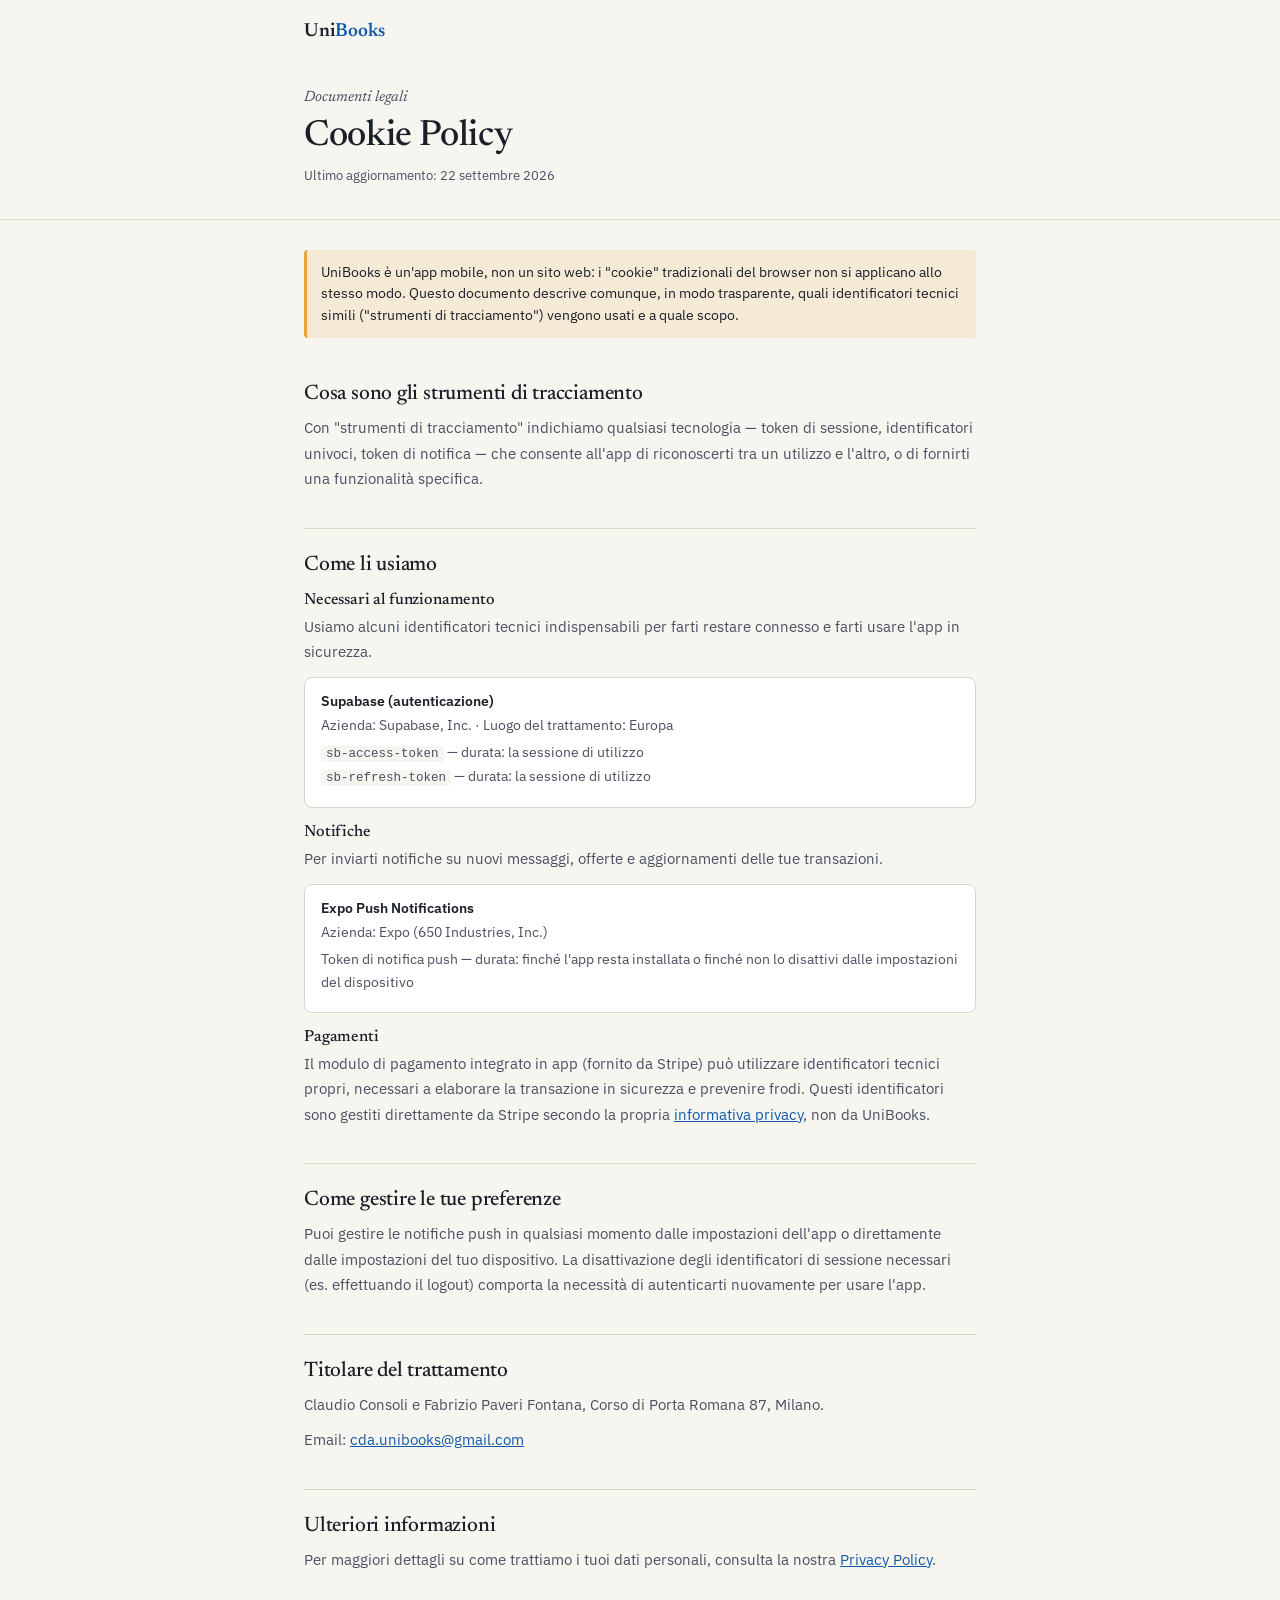
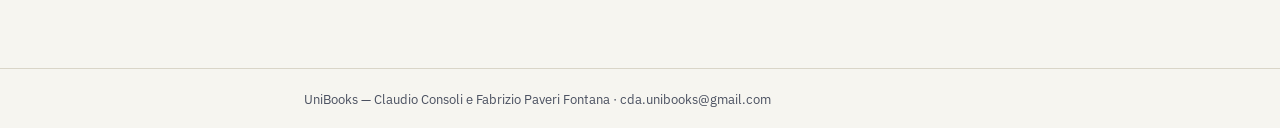
==== cookie-policy.html @ e33d6682 "Add files via upload Legal" ====
<!DOCTYPE html>
<html lang="it">
<head>
<meta charset="UTF-8">
<meta name="viewport" content="width=device-width, initial-scale=1, viewport-fit=cover">
<title>UniBooks — Cookie Policy</title>
<link rel="preconnect" href="https://fonts.googleapis.com">
<link rel="preconnect" href="https://fonts.gstatic.com" crossorigin>
<link href="https://fonts.googleapis.com/css2?family=Newsreader:ital,opsz,wght@0,6..72,400;0,6..72,500;0,6..72,600;1,6..72,400&family=IBM+Plex+Sans:wght@400;500;600&display=swap" rel="stylesheet">
<style>
  :root {
    --ink: #1B1F27; --ink-soft: #4A5060; --paper: #F6F5F0; --paper-raised: #FFFFFF;
    --line: #D9D5C8; --brand: #1259A9; --amber: #E8A33D;
  }
  @media (prefers-color-scheme: dark) {
    :root:not([data-theme="light"]) { --ink:#ECEAE3; --ink-soft:#B7BAC4; --paper:#14161B; --paper-raised:#1B1E25; --line:#33363F; --brand:#5B9CDB; }
  }
  :root[data-theme="dark"] { --ink:#ECEAE3; --ink-soft:#B7BAC4; --paper:#14161B; --paper-raised:#1B1E25; --line:#33363F; --brand:#5B9CDB; }
  * { box-sizing: border-box; }
  html { scroll-padding-top: env(safe-area-inset-top, 0px); }
  body {
    margin: 0; background: var(--paper); color: var(--ink);
    font-family: "IBM Plex Sans", -apple-system, BlinkMacSystemFont, "Segoe UI", sans-serif;
    padding-top: env(safe-area-inset-top, 0px); padding-bottom: env(safe-area-inset-bottom, 0px);
    -webkit-font-smoothing: antialiased;
  }
  h1, h2, h3, .serif { font-family: "Newsreader", Georgia, serif; font-weight: 500; letter-spacing: -0.01em; margin: 0; }
  a { color: var(--brand); }
  .wrap { max-width: 720px; margin: 0 auto; padding: 0 24px; }
  .topbar { display: flex; align-items: center; justify-content: space-between; padding: 22px 0 18px; }
  .wordmark { font-family: "Newsreader", serif; font-weight: 600; font-size: 19px; color: var(--ink); text-decoration: none; }
  .wordmark span { color: var(--brand); }
  header.hero { padding: 26px 0 22px; border-bottom: 1px solid var(--line); }
  .kicker { font-family: "Newsreader", serif; font-style: italic; font-size: 15px; color: var(--ink-soft); margin-bottom: 8px; }
  h1 { font-size: clamp(28px, 5vw, 36px); }
  .updated { font-size: 13px; color: var(--ink-soft); margin-top: 10px; }
  .notice {
    background: color-mix(in srgb, var(--amber) 14%, transparent);
    border-left: 3px solid var(--amber); padding: 12px 14px; border-radius: 4px; margin: 20px 0;
    font-size: 13.5px; line-height: 1.6; color: var(--ink);
  }
  main { padding: 10px 0 60px; }
  section { padding: 26px 0; border-top: 1px solid var(--line); }
  section:first-of-type { border-top: none; }
  h2 { font-size: 21px; margin-bottom: 10px; }
  h3 { font-size: 16px; margin: 16px 0 6px; color: var(--ink); }
  p, li { font-size: 15px; line-height: 1.7; color: var(--ink-soft); margin: 0 0 10px; }
  ul { margin: 0 0 10px; padding-left: 20px; }
  .service {
    background: var(--paper-raised); border: 1px solid var(--line); border-radius: 8px;
    padding: 14px 16px; margin: 12px 0;
  }
  .service h4 { font-family: "IBM Plex Sans"; font-size: 14px; font-weight: 600; color: var(--ink); margin: 0 0 4px; }
  .service p { font-size: 13.5px; margin: 0 0 4px; }
  .service code { font-size: 12.5px; background: var(--paper); padding: 1px 5px; border-radius: 3px; }
  footer { border-top: 1px solid var(--line); padding: 22px 0 calc(22px + env(safe-area-inset-bottom, 0px)); font-size: 13px; color: var(--ink-soft); }
  footer a { color: var(--ink-soft); text-decoration: none; }
  footer a:hover { color: var(--brand); }
</style>
</head>
<body>

<div class="wrap">
  <div class="topbar">
    <a class="wordmark" href="https://unibooks-org.github.io/UniBooks_Pages/unibooks-site.html">Uni<span>Books</span></a>
  </div>
</div>

<header class="hero">
  <div class="wrap">
    <p class="kicker">Documenti legali</p>
    <h1>Cookie Policy</h1>
    <p class="updated">Ultimo aggiornamento: 22 settembre 2026</p>
  </div>
</header>

<main>
  <div class="wrap">

    <div class="notice">
      UniBooks è un'app mobile, non un sito web: i "cookie" tradizionali del browser non si applicano allo stesso modo. Questo documento descrive comunque, in modo trasparente, quali identificatori tecnici simili ("strumenti di tracciamento") vengono usati e a quale scopo.
    </div>

    <section>
      <h2>Cosa sono gli strumenti di tracciamento</h2>
      <p>Con "strumenti di tracciamento" indichiamo qualsiasi tecnologia — token di sessione, identificatori univoci, token di notifica — che consente all'app di riconoscerti tra un utilizzo e l'altro, o di fornirti una funzionalità specifica.</p>
    </section>

    <section>
      <h2>Come li usiamo</h2>

      <h3>Necessari al funzionamento</h3>
      <p>Usiamo alcuni identificatori tecnici indispensabili per farti restare connesso e farti usare l'app in sicurezza.</p>
      <div class="service">
        <h4>Supabase (autenticazione)</h4>
        <p>Azienda: Supabase, Inc. · Luogo del trattamento: Europa</p>
        <p><code>sb-access-token</code> — durata: la sessione di utilizzo<br>
        <code>sb-refresh-token</code> — durata: la sessione di utilizzo</p>
      </div>

      <h3>Notifiche</h3>
      <p>Per inviarti notifiche su nuovi messaggi, offerte e aggiornamenti delle tue transazioni.</p>
      <div class="service">
        <h4>Expo Push Notifications</h4>
        <p>Azienda: Expo (650 Industries, Inc.)</p>
        <p>Token di notifica push — durata: finché l'app resta installata o finché non lo disattivi dalle impostazioni del dispositivo</p>
      </div>

      <h3>Pagamenti</h3>
      <p>Il modulo di pagamento integrato in app (fornito da Stripe) può utilizzare identificatori tecnici propri, necessari a elaborare la transazione in sicurezza e prevenire frodi. Questi identificatori sono gestiti direttamente da Stripe secondo la propria <a href="https://stripe.com/it/privacy" target="_blank" rel="noopener">informativa privacy</a>, non da UniBooks.</p>
    </section>

    <section>
      <h2>Come gestire le tue preferenze</h2>
      <p>Puoi gestire le notifiche push in qualsiasi momento dalle impostazioni dell'app o direttamente dalle impostazioni del tuo dispositivo. La disattivazione degli identificatori di sessione necessari (es. effettuando il logout) comporta la necessità di autenticarti nuovamente per usare l'app.</p>
    </section>

    <section>
      <h2>Titolare del trattamento</h2>
      <p>Claudio Consoli e Fabrizio Paveri Fontana, Corso di Porta Romana 87, Milano.</p>
      <p>Email: <a href="mailto:cda.unibooks@gmail.com">cda.unibooks@gmail.com</a></p>
    </section>

    <section>
      <h2>Ulteriori informazioni</h2>
      <p>Per maggiori dettagli su come trattiamo i tuoi dati personali, consulta la nostra <a href="https://unibooks-org.github.io/UniBooks_Pages/privacy-policy.html">Privacy Policy</a>.</p>
    </section>

  </div>
</main>

<footer>
  <div class="wrap">
    UniBooks — Claudio Consoli e Fabrizio Paveri Fontana · <a href="mailto:cda.unibooks@gmail.com">cda.unibooks@gmail.com</a>
  </div>
</footer>

</body>
</html>
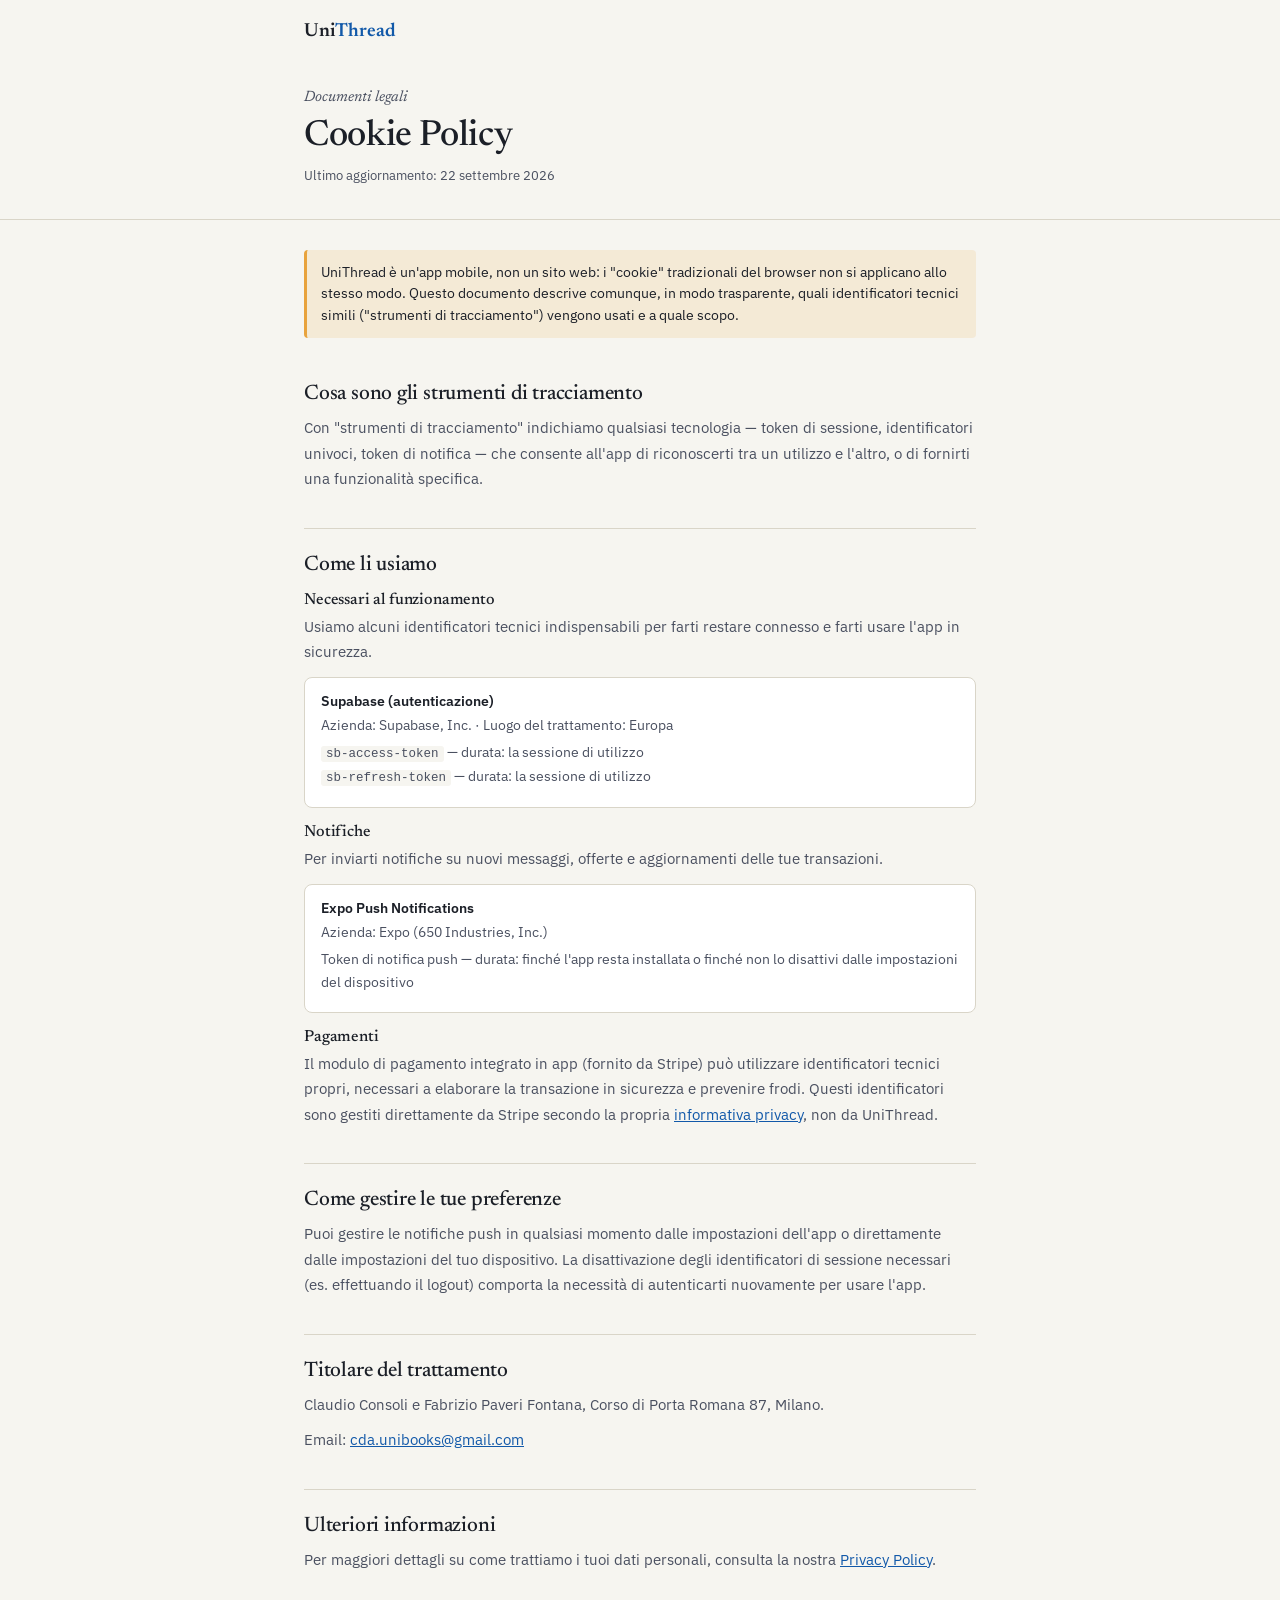
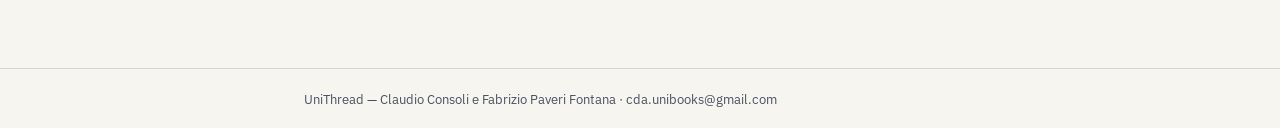
==== commit b26b33ef: "Completa rebranding UniBooks -> UniThread sul sito e collega le pagine legali - Homepage: wordmark c" ====
--- a/cookie-policy.html
+++ b/cookie-policy.html
@@ -3,7 +3,7 @@
 <head>
 <meta charset="UTF-8">
 <meta name="viewport" content="width=device-width, initial-scale=1, viewport-fit=cover">
-<title>UniBooks — Cookie Policy</title>
+<title>UniThread — Cookie Policy</title>
 <link rel="preconnect" href="https://fonts.googleapis.com">
 <link rel="preconnect" href="https://fonts.gstatic.com" crossorigin>
 <link href="https://fonts.googleapis.com/css2?family=Newsreader:ital,opsz,wght@0,6..72,400;0,6..72,500;0,6..72,600;1,6..72,400&family=IBM+Plex+Sans:wght@400;500;600&display=swap" rel="stylesheet">
@@ -62,7 +62,7 @@
 
 <div class="wrap">
   <div class="topbar">
-    <a class="wordmark" href="https://unibooks-org.github.io/UniBooks_Pages/unibooks-site.html">Uni<span>Books</span></a>
+    <a class="wordmark" href="https://unithread.it/">Uni<span>Thread</span></a>
   </div>
 </div>
 
@@ -78,7 +78,7 @@
   <div class="wrap">
 
     <div class="notice">
-      UniBooks è un'app mobile, non un sito web: i "cookie" tradizionali del browser non si applicano allo stesso modo. Questo documento descrive comunque, in modo trasparente, quali identificatori tecnici simili ("strumenti di tracciamento") vengono usati e a quale scopo.
+      UniThread è un'app mobile, non un sito web: i "cookie" tradizionali del browser non si applicano allo stesso modo. Questo documento descrive comunque, in modo trasparente, quali identificatori tecnici simili ("strumenti di tracciamento") vengono usati e a quale scopo.
     </div>
 
     <section>
@@ -107,7 +107,7 @@
       </div>
 
       <h3>Pagamenti</h3>
-      <p>Il modulo di pagamento integrato in app (fornito da Stripe) può utilizzare identificatori tecnici propri, necessari a elaborare la transazione in sicurezza e prevenire frodi. Questi identificatori sono gestiti direttamente da Stripe secondo la propria <a href="https://stripe.com/it/privacy" target="_blank" rel="noopener">informativa privacy</a>, non da UniBooks.</p>
+      <p>Il modulo di pagamento integrato in app (fornito da Stripe) può utilizzare identificatori tecnici propri, necessari a elaborare la transazione in sicurezza e prevenire frodi. Questi identificatori sono gestiti direttamente da Stripe secondo la propria <a href="https://stripe.com/it/privacy" target="_blank" rel="noopener">informativa privacy</a>, non da UniThread.</p>
     </section>
 
     <section>
@@ -123,7 +123,7 @@
 
     <section>
       <h2>Ulteriori informazioni</h2>
-      <p>Per maggiori dettagli su come trattiamo i tuoi dati personali, consulta la nostra <a href="https://unibooks-org.github.io/UniBooks_Pages/privacy-policy.html">Privacy Policy</a>.</p>
+      <p>Per maggiori dettagli su come trattiamo i tuoi dati personali, consulta la nostra <a href="https://unithread.it/privacy-policy.html">Privacy Policy</a>.</p>
     </section>
 
   </div>
@@ -131,7 +131,7 @@
 
 <footer>
   <div class="wrap">
-    UniBooks — Claudio Consoli e Fabrizio Paveri Fontana · <a href="mailto:cda.unibooks@gmail.com">cda.unibooks@gmail.com</a>
+    UniThread — Claudio Consoli e Fabrizio Paveri Fontana · <a href="mailto:cda.unibooks@gmail.com">cda.unibooks@gmail.com</a>
   </div>
 </footer>
 
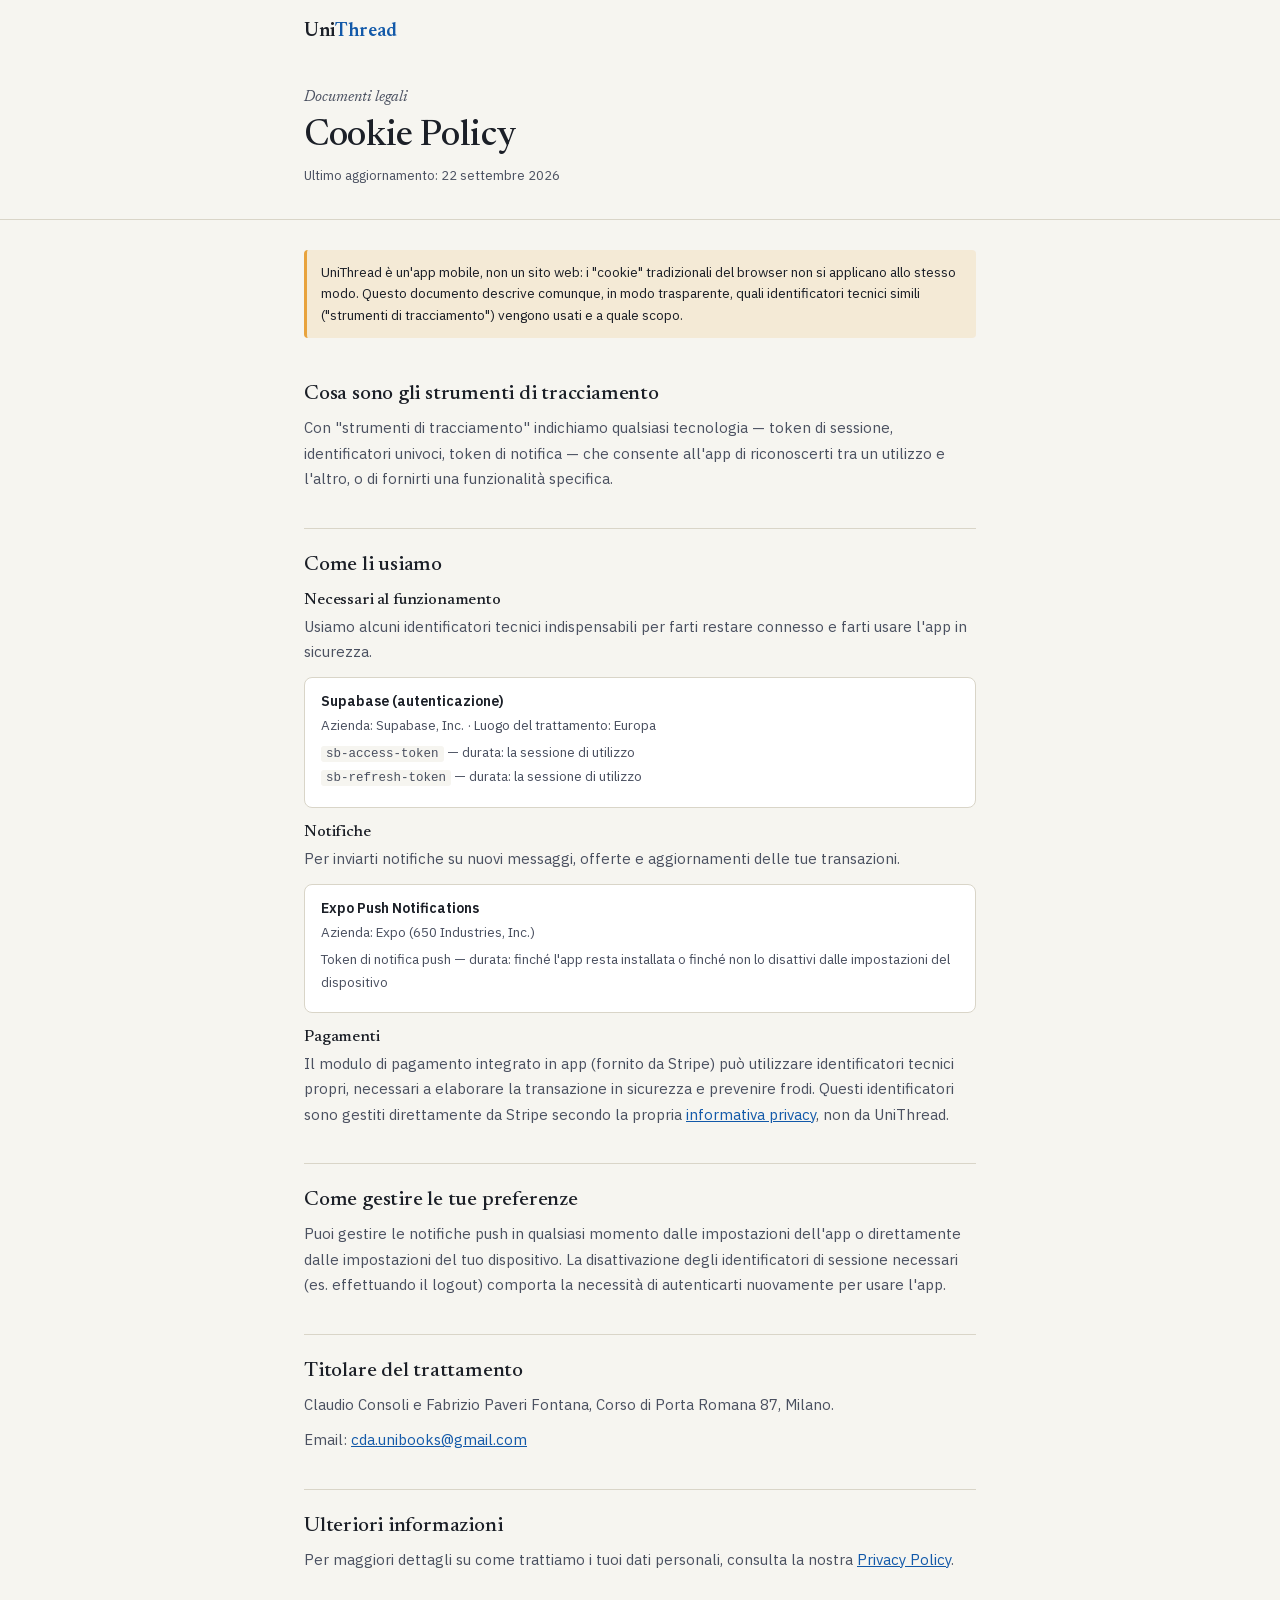
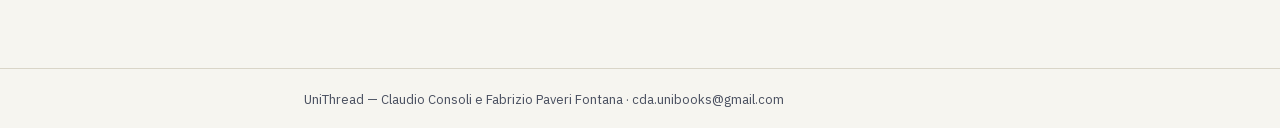
==== commit 8d6a9713: "Font del sito ospitati in locale invece che da Google Fonts Newsreader e IBM Plex Sans (solo latin e" ====
--- a/cookie-policy.html
+++ b/cookie-policy.html
@@ -4,9 +4,7 @@
 <meta charset="UTF-8">
 <meta name="viewport" content="width=device-width, initial-scale=1, viewport-fit=cover">
 <title>UniThread — Cookie Policy</title>
-<link rel="preconnect" href="https://fonts.googleapis.com">
-<link rel="preconnect" href="https://fonts.gstatic.com" crossorigin>
-<link href="https://fonts.googleapis.com/css2?family=Newsreader:ital,opsz,wght@0,6..72,400;0,6..72,500;0,6..72,600;1,6..72,400&family=IBM+Plex+Sans:wght@400;500;600&display=swap" rel="stylesheet">
+<link href="fonts/fonts.css" rel="stylesheet">
 <style>
   :root {
     --ink: #1B1F27; --ink-soft: #4A5060; --paper: #F6F5F0; --paper-raised: #FFFFFF;
--- a/fonts/fonts.css
+++ b/fonts/fonts.css
@@ -0,0 +1,152 @@
+/* Font ospitati in locale (prima da Google Fonts): nessun IP dei visitatori inviato a Google.
+   Newsreader e IBM Plex Sans, licenza SIL Open Font License 1.1. */
+/* latin-ext */
+@font-face {
+  font-family: 'IBM Plex Sans';
+  font-style: normal;
+  font-weight: 400;
+  font-stretch: 100%;
+  font-display: swap;
+  src: url(IBMPlexSans-normal-latin-ext.woff2) format('woff2');
+  unicode-range: U+0100-02BA, U+02BD-02C5, U+02C7-02CC, U+02CE-02D7, U+02DD-02FF, U+0304, U+0308, U+0329, U+1D00-1DBF, U+1E00-1E9F, U+1EF2-1EFF, U+2020, U+20A0-20AB, U+20AD-20C4, U+2113, U+2C60-2C7F, U+A720-A7FF;
+}
+/* latin */
+@font-face {
+  font-family: 'IBM Plex Sans';
+  font-style: normal;
+  font-weight: 400;
+  font-stretch: 100%;
+  font-display: swap;
+  src: url(IBMPlexSans-normal-latin.woff2) format('woff2');
+  unicode-range: U+0000-00FF, U+0131, U+0152-0153, U+02BB-02BC, U+02C6, U+02DA, U+02DC, U+0304, U+0308, U+0329, U+2000-206F, U+20AC, U+2122, U+2191, U+2193, U+2212, U+2215, U+FEFF, U+FFFD;
+}
+/* latin-ext */
+@font-face {
+  font-family: 'IBM Plex Sans';
+  font-style: normal;
+  font-weight: 500;
+  font-stretch: 100%;
+  font-display: swap;
+  src: url(IBMPlexSans-normal-latin-ext.woff2) format('woff2');
+  unicode-range: U+0100-02BA, U+02BD-02C5, U+02C7-02CC, U+02CE-02D7, U+02DD-02FF, U+0304, U+0308, U+0329, U+1D00-1DBF, U+1E00-1E9F, U+1EF2-1EFF, U+2020, U+20A0-20AB, U+20AD-20C4, U+2113, U+2C60-2C7F, U+A720-A7FF;
+}
+/* latin */
+@font-face {
+  font-family: 'IBM Plex Sans';
+  font-style: normal;
+  font-weight: 500;
+  font-stretch: 100%;
+  font-display: swap;
+  src: url(IBMPlexSans-normal-latin.woff2) format('woff2');
+  unicode-range: U+0000-00FF, U+0131, U+0152-0153, U+02BB-02BC, U+02C6, U+02DA, U+02DC, U+0304, U+0308, U+0329, U+2000-206F, U+20AC, U+2122, U+2191, U+2193, U+2212, U+2215, U+FEFF, U+FFFD;
+}
+/* latin-ext */
+@font-face {
+  font-family: 'IBM Plex Sans';
+  font-style: normal;
+  font-weight: 600;
+  font-stretch: 100%;
+  font-display: swap;
+  src: url(IBMPlexSans-normal-latin-ext.woff2) format('woff2');
+  unicode-range: U+0100-02BA, U+02BD-02C5, U+02C7-02CC, U+02CE-02D7, U+02DD-02FF, U+0304, U+0308, U+0329, U+1D00-1DBF, U+1E00-1E9F, U+1EF2-1EFF, U+2020, U+20A0-20AB, U+20AD-20C4, U+2113, U+2C60-2C7F, U+A720-A7FF;
+}
+/* latin */
+@font-face {
+  font-family: 'IBM Plex Sans';
+  font-style: normal;
+  font-weight: 600;
+  font-stretch: 100%;
+  font-display: swap;
+  src: url(IBMPlexSans-normal-latin.woff2) format('woff2');
+  unicode-range: U+0000-00FF, U+0131, U+0152-0153, U+02BB-02BC, U+02C6, U+02DA, U+02DC, U+0304, U+0308, U+0329, U+2000-206F, U+20AC, U+2122, U+2191, U+2193, U+2212, U+2215, U+FEFF, U+FFFD;
+}
+/* latin-ext */
+@font-face {
+  font-family: 'Newsreader';
+  font-style: italic;
+  font-weight: 400;
+  font-display: swap;
+  src: url(Newsreader-italic-latin-ext.woff2) format('woff2');
+  unicode-range: U+0100-02BA, U+02BD-02C5, U+02C7-02CC, U+02CE-02D7, U+02DD-02FF, U+0304, U+0308, U+0329, U+1D00-1DBF, U+1E00-1E9F, U+1EF2-1EFF, U+2020, U+20A0-20AB, U+20AD-20C4, U+2113, U+2C60-2C7F, U+A720-A7FF;
+}
+/* latin */
+@font-face {
+  font-family: 'Newsreader';
+  font-style: italic;
+  font-weight: 400;
+  font-display: swap;
+  src: url(Newsreader-italic-latin.woff2) format('woff2');
+  unicode-range: U+0000-00FF, U+0131, U+0152-0153, U+02BB-02BC, U+02C6, U+02DA, U+02DC, U+0304, U+0308, U+0329, U+2000-206F, U+20AC, U+2122, U+2191, U+2193, U+2212, U+2215, U+FEFF, U+FFFD;
+}
+/* latin-ext */
+@font-face {
+  font-family: 'Newsreader';
+  font-style: italic;
+  font-weight: 500;
+  font-display: swap;
+  src: url(Newsreader-italic-latin-ext.woff2) format('woff2');
+  unicode-range: U+0100-02BA, U+02BD-02C5, U+02C7-02CC, U+02CE-02D7, U+02DD-02FF, U+0304, U+0308, U+0329, U+1D00-1DBF, U+1E00-1E9F, U+1EF2-1EFF, U+2020, U+20A0-20AB, U+20AD-20C4, U+2113, U+2C60-2C7F, U+A720-A7FF;
+}
+/* latin */
+@font-face {
+  font-family: 'Newsreader';
+  font-style: italic;
+  font-weight: 500;
+  font-display: swap;
+  src: url(Newsreader-italic-latin.woff2) format('woff2');
+  unicode-range: U+0000-00FF, U+0131, U+0152-0153, U+02BB-02BC, U+02C6, U+02DA, U+02DC, U+0304, U+0308, U+0329, U+2000-206F, U+20AC, U+2122, U+2191, U+2193, U+2212, U+2215, U+FEFF, U+FFFD;
+}
+/* latin-ext */
+@font-face {
+  font-family: 'Newsreader';
+  font-style: normal;
+  font-weight: 400;
+  font-display: swap;
+  src: url(Newsreader-normal-latin-ext.woff2) format('woff2');
+  unicode-range: U+0100-02BA, U+02BD-02C5, U+02C7-02CC, U+02CE-02D7, U+02DD-02FF, U+0304, U+0308, U+0329, U+1D00-1DBF, U+1E00-1E9F, U+1EF2-1EFF, U+2020, U+20A0-20AB, U+20AD-20C4, U+2113, U+2C60-2C7F, U+A720-A7FF;
+}
+/* latin */
+@font-face {
+  font-family: 'Newsreader';
+  font-style: normal;
+  font-weight: 400;
+  font-display: swap;
+  src: url(Newsreader-normal-latin.woff2) format('woff2');
+  unicode-range: U+0000-00FF, U+0131, U+0152-0153, U+02BB-02BC, U+02C6, U+02DA, U+02DC, U+0304, U+0308, U+0329, U+2000-206F, U+20AC, U+2122, U+2191, U+2193, U+2212, U+2215, U+FEFF, U+FFFD;
+}
+/* latin-ext */
+@font-face {
+  font-family: 'Newsreader';
+  font-style: normal;
+  font-weight: 500;
+  font-display: swap;
+  src: url(Newsreader-normal-latin-ext.woff2) format('woff2');
+  unicode-range: U+0100-02BA, U+02BD-02C5, U+02C7-02CC, U+02CE-02D7, U+02DD-02FF, U+0304, U+0308, U+0329, U+1D00-1DBF, U+1E00-1E9F, U+1EF2-1EFF, U+2020, U+20A0-20AB, U+20AD-20C4, U+2113, U+2C60-2C7F, U+A720-A7FF;
+}
+/* latin */
+@font-face {
+  font-family: 'Newsreader';
+  font-style: normal;
+  font-weight: 500;
+  font-display: swap;
+  src: url(Newsreader-normal-latin.woff2) format('woff2');
+  unicode-range: U+0000-00FF, U+0131, U+0152-0153, U+02BB-02BC, U+02C6, U+02DA, U+02DC, U+0304, U+0308, U+0329, U+2000-206F, U+20AC, U+2122, U+2191, U+2193, U+2212, U+2215, U+FEFF, U+FFFD;
+}
+/* latin-ext */
+@font-face {
+  font-family: 'Newsreader';
+  font-style: normal;
+  font-weight: 600;
+  font-display: swap;
+  src: url(Newsreader-normal-latin-ext.woff2) format('woff2');
+  unicode-range: U+0100-02BA, U+02BD-02C5, U+02C7-02CC, U+02CE-02D7, U+02DD-02FF, U+0304, U+0308, U+0329, U+1D00-1DBF, U+1E00-1E9F, U+1EF2-1EFF, U+2020, U+20A0-20AB, U+20AD-20C4, U+2113, U+2C60-2C7F, U+A720-A7FF;
+}
+/* latin */
+@font-face {
+  font-family: 'Newsreader';
+  font-style: normal;
+  font-weight: 600;
+  font-display: swap;
+  src: url(Newsreader-normal-latin.woff2) format('woff2');
+  unicode-range: U+0000-00FF, U+0131, U+0152-0153, U+02BB-02BC, U+02C6, U+02DA, U+02DC, U+0304, U+0308, U+0329, U+2000-206F, U+20AC, U+2122, U+2191, U+2193, U+2212, U+2215, U+FEFF, U+FFFD;
+}
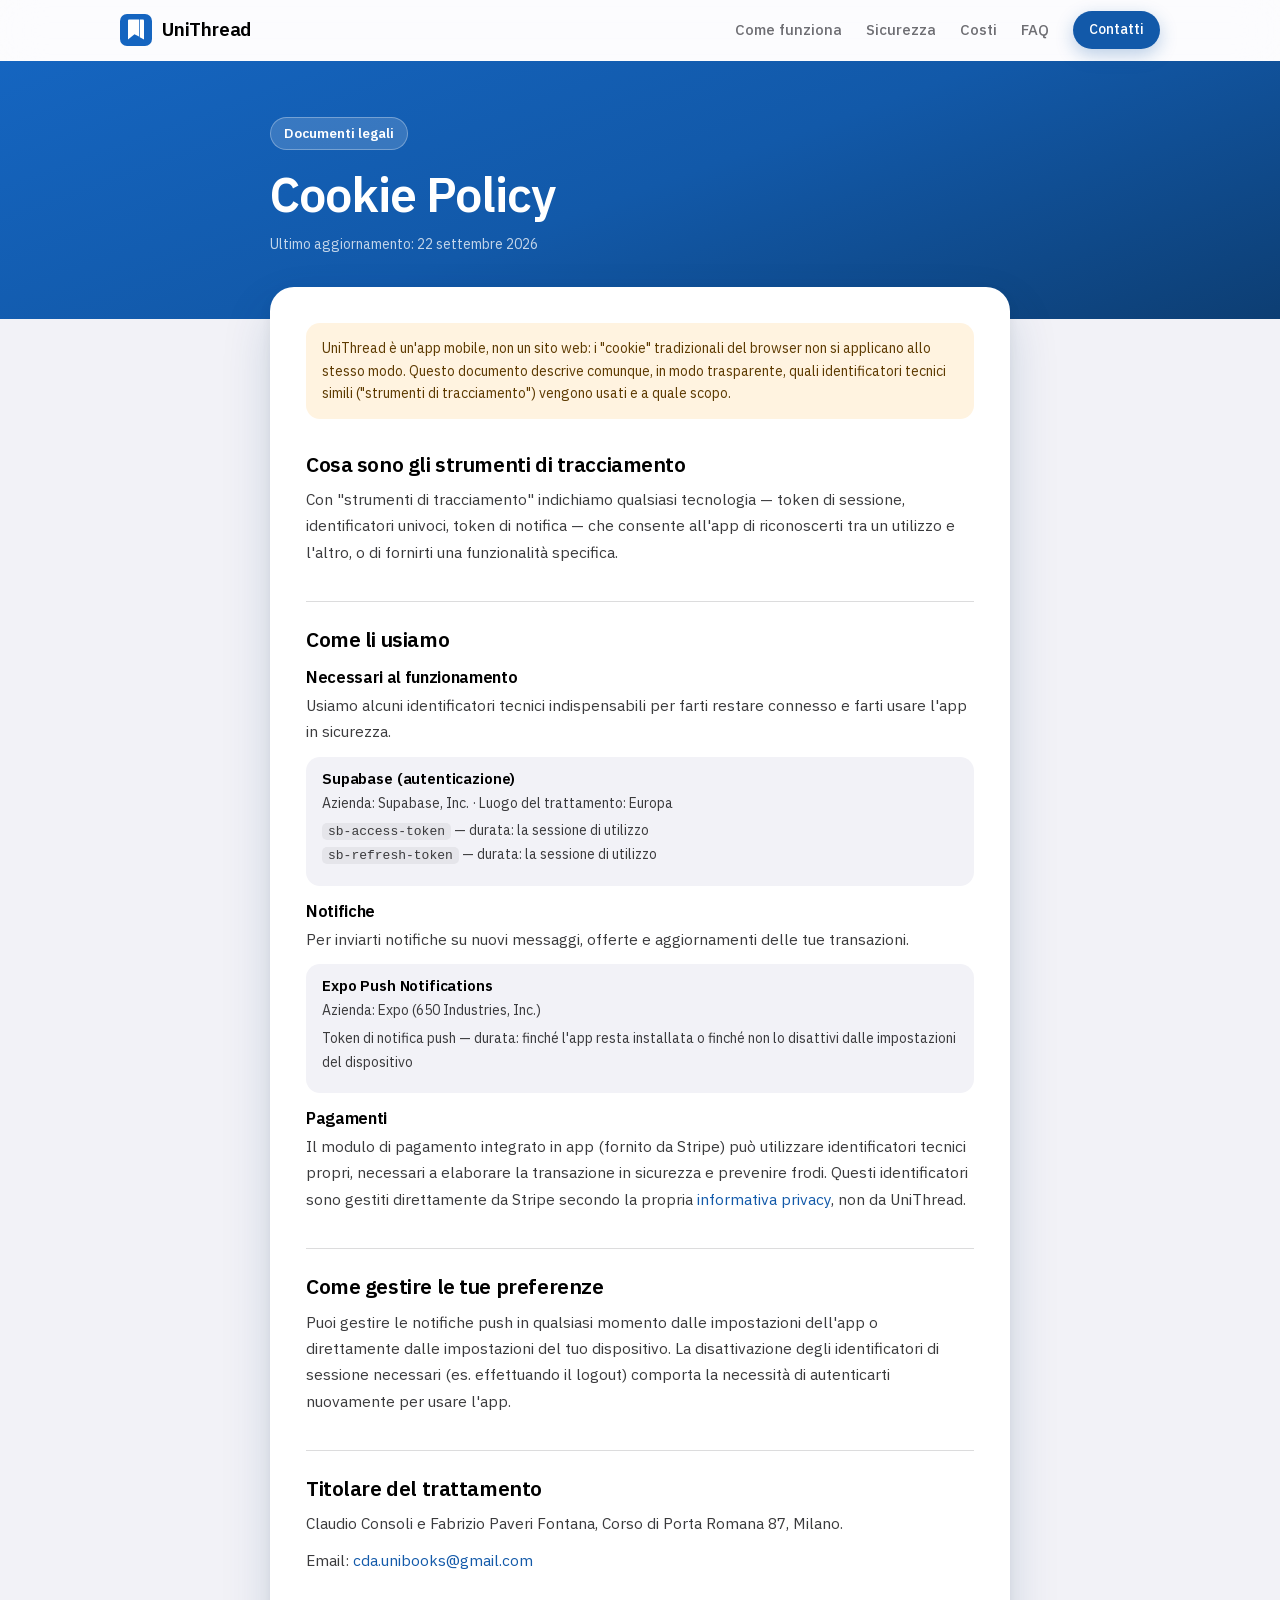
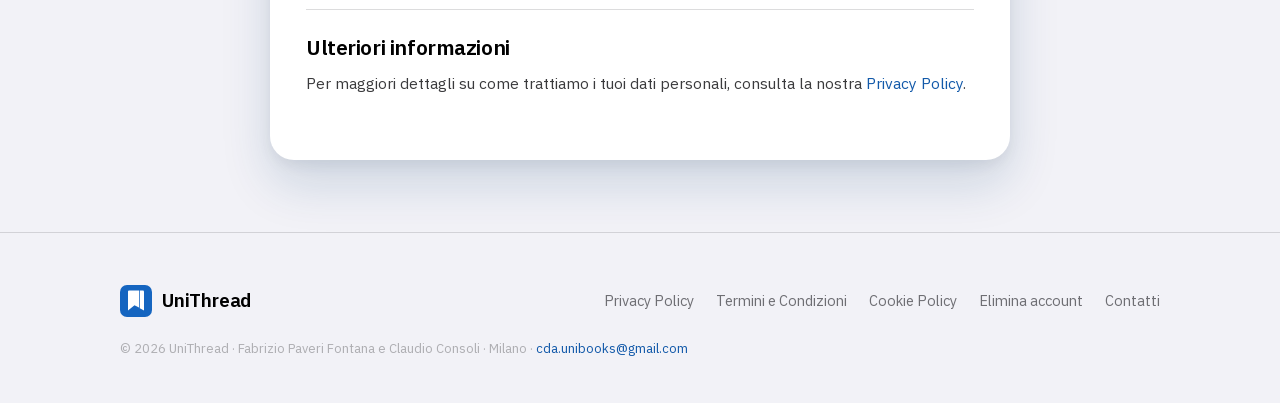
==== commit 03e8032f: "Sito completo in stile Apple con la grafica dell'app Home animata e interattiva: titolo che entra pa" ====
--- a/cookie-policy.html
+++ b/cookie-policy.html
@@ -2,78 +2,43 @@
 <html lang="it">
 <head>
 <meta charset="UTF-8">
+<meta name="theme-color" content="#1259A9">
 <meta name="viewport" content="width=device-width, initial-scale=1, viewport-fit=cover">
 <title>UniThread — Cookie Policy</title>
 <link href="fonts/fonts.css" rel="stylesheet">
-<style>
-  :root {
-    --ink: #1B1F27; --ink-soft: #4A5060; --paper: #F6F5F0; --paper-raised: #FFFFFF;
-    --line: #D9D5C8; --brand: #1259A9; --amber: #E8A33D;
-  }
-  @media (prefers-color-scheme: dark) {
-    :root:not([data-theme="light"]) { --ink:#ECEAE3; --ink-soft:#B7BAC4; --paper:#14161B; --paper-raised:#1B1E25; --line:#33363F; --brand:#5B9CDB; }
-  }
-  :root[data-theme="dark"] { --ink:#ECEAE3; --ink-soft:#B7BAC4; --paper:#14161B; --paper-raised:#1B1E25; --line:#33363F; --brand:#5B9CDB; }
-  * { box-sizing: border-box; }
-  html { scroll-padding-top: env(safe-area-inset-top, 0px); }
-  body {
-    margin: 0; background: var(--paper); color: var(--ink);
-    font-family: "IBM Plex Sans", -apple-system, BlinkMacSystemFont, "Segoe UI", sans-serif;
-    padding-top: env(safe-area-inset-top, 0px); padding-bottom: env(safe-area-inset-bottom, 0px);
-    -webkit-font-smoothing: antialiased;
-  }
-  h1, h2, h3, .serif { font-family: "Newsreader", Georgia, serif; font-weight: 500; letter-spacing: -0.01em; margin: 0; }
-  a { color: var(--brand); }
-  .wrap { max-width: 720px; margin: 0 auto; padding: 0 24px; }
-  .topbar { display: flex; align-items: center; justify-content: space-between; padding: 22px 0 18px; }
-  .wordmark { font-family: "Newsreader", serif; font-weight: 600; font-size: 19px; color: var(--ink); text-decoration: none; }
-  .wordmark span { color: var(--brand); }
-  header.hero { padding: 26px 0 22px; border-bottom: 1px solid var(--line); }
-  .kicker { font-family: "Newsreader", serif; font-style: italic; font-size: 15px; color: var(--ink-soft); margin-bottom: 8px; }
-  h1 { font-size: clamp(28px, 5vw, 36px); }
-  .updated { font-size: 13px; color: var(--ink-soft); margin-top: 10px; }
-  .notice {
-    background: color-mix(in srgb, var(--amber) 14%, transparent);
-    border-left: 3px solid var(--amber); padding: 12px 14px; border-radius: 4px; margin: 20px 0;
-    font-size: 13.5px; line-height: 1.6; color: var(--ink);
-  }
-  main { padding: 10px 0 60px; }
-  section { padding: 26px 0; border-top: 1px solid var(--line); }
-  section:first-of-type { border-top: none; }
-  h2 { font-size: 21px; margin-bottom: 10px; }
-  h3 { font-size: 16px; margin: 16px 0 6px; color: var(--ink); }
-  p, li { font-size: 15px; line-height: 1.7; color: var(--ink-soft); margin: 0 0 10px; }
-  ul { margin: 0 0 10px; padding-left: 20px; }
-  .service {
-    background: var(--paper-raised); border: 1px solid var(--line); border-radius: 8px;
-    padding: 14px 16px; margin: 12px 0;
-  }
-  .service h4 { font-family: "IBM Plex Sans"; font-size: 14px; font-weight: 600; color: var(--ink); margin: 0 0 4px; }
-  .service p { font-size: 13.5px; margin: 0 0 4px; }
-  .service code { font-size: 12.5px; background: var(--paper); padding: 1px 5px; border-radius: 3px; }
-  footer { border-top: 1px solid var(--line); padding: 22px 0 calc(22px + env(safe-area-inset-bottom, 0px)); font-size: 13px; color: var(--ink-soft); }
-  footer a { color: var(--ink-soft); text-decoration: none; }
-  footer a:hover { color: var(--brand); }
-</style>
+<link rel="icon" href="data:image/svg+xml,%3Csvg xmlns='http://www.w3.org/2000/svg' viewBox='0 0 64 64'%3E%3Crect width='64' height='64' rx='14' fill='%231565C0'/%3E%3Cpath d='M16 13a2 2 0 0 1 2-2h20v34l-9-4.6L16 51z' fill='%23fff'/%3E%3Cpath d='M39.5 11H46a2 2 0 0 1 2 2v38l-8.5-4.4z' fill='%23fff'/%3E%3C/svg%3E">
+<link href="stile/sito.css" rel="stylesheet">
 </head>
 <body>
 
-<div class="wrap">
-  <div class="topbar">
-    <a class="wordmark" href="https://unithread.it/">Uni<span>Thread</span></a>
+<div class="progresso" aria-hidden="true"></div>
+<header class="nav">
+  <div class="wrap">
+    <a class="brand" href="index.html#top" aria-label="UniThread, pagina iniziale">
+      <svg viewBox="0 0 64 64" aria-hidden="true"><rect width="64" height="64" rx="14" fill="#1565C0"/><path d="M16 13a2 2 0 0 1 2-2h20v34l-9-4.6L16 51z" fill="#fff"/><path d="M39.5 11H46a2 2 0 0 1 2 2v38l-8.5-4.4z" fill="#fff"/></svg>
+      UniThread
+    </a>
+    <nav class="nav-links" aria-label="Sezioni">
+      <a class="opz2" href="index.html#come-funziona">Come funziona</a>
+      <a class="opz" href="index.html#sicurezza">Sicurezza</a>
+      <a class="opz" href="index.html#costi">Costi</a>
+      <a href="index.html#faq">FAQ</a>
+      <a class="btn btn-blu" href="index.html#contatti">Contatti</a>
+    </nav>
   </div>
-</div>
+</header>
 
-<header class="hero">
+<div class="doc-hero">
   <div class="wrap">
     <p class="kicker">Documenti legali</p>
     <h1>Cookie Policy</h1>
     <p class="updated">Ultimo aggiornamento: 22 settembre 2026</p>
   </div>
-</header>
+</div>
 
-<main>
+<main class="doc">
   <div class="wrap">
+  <div class="foglio rivela">
 
     <div class="notice">
       UniThread è un'app mobile, non un sito web: i "cookie" tradizionali del browser non si applicano allo stesso modo. Questo documento descrive comunque, in modo trasparente, quali identificatori tecnici simili ("strumenti di tracciamento") vengono usati e a quale scopo.
@@ -125,13 +90,28 @@
     </section>
 
   </div>
+  </div>
 </main>
 
-<footer>
+<footer class="piede">
   <div class="wrap">
-    UniThread — Claudio Consoli e Fabrizio Paveri Fontana · <a href="mailto:cda.unibooks@gmail.com">cda.unibooks@gmail.com</a>
+    <div class="foot">
+      <a class="brand" href="index.html#top">
+        <svg viewBox="0 0 64 64" aria-hidden="true"><rect width="64" height="64" rx="14" fill="#1565C0"/><path d="M16 13a2 2 0 0 1 2-2h20v34l-9-4.6L16 51z" fill="#fff"/><path d="M39.5 11H46a2 2 0 0 1 2 2v38l-8.5-4.4z" fill="#fff"/></svg>
+        UniThread
+      </a>
+      <nav aria-label="Documenti">
+        <a href="privacy-policy.html">Privacy Policy</a>
+        <a href="termini-condizioni.html">Termini e Condizioni</a>
+        <a href="cookie-policy.html">Cookie Policy</a>
+        <a href="delete-account.html">Elimina account</a>
+        <a href="mailto:cda.unibooks@gmail.com">Contatti</a>
+      </nav>
+    </div>
+    <div class="copy">© 2026 UniThread · Fabrizio Paveri Fontana e Claudio Consoli · Milano · <a href="mailto:cda.unibooks@gmail.com">cda.unibooks@gmail.com</a></div>
   </div>
 </footer>
 
+<script src="stile/sito.js"></script>
 </body>
 </html>
--- a/stile/sito.css
+++ b/stile/sito.css
@@ -0,0 +1,135 @@
+/* Stile comune del sito UniThread: colori e componenti del tema chiaro dell'app
+   (themeContext.tsx). Usato da tutte le pagine; la home aggiunge i suoi stili. */
+:root {
+  color-scheme: light;
+  --primary: #1259A9;
+  --primary-light: #1976D2;
+  --primary-deep: #0D3E73;
+  --tinta-blu: #E8F0FE;
+  --tinta-verde: #E8F5E9;
+  --tinta-arancio: #FFF3E0;
+  --tinta-rossa: #FFF0F0;
+  --verde: #2E7D32;
+  --arancio: #C77700;
+  --rosso: #C62828;
+  --bg: #F2F2F7;
+  --surface: #FFFFFF;
+  --text: #000000;
+  --text-2: #6E6E73;
+  --text-3: #AEAEB2;
+  --divider: rgba(60,60,67,0.18);
+  --riempimento: #E5E5EA;
+  --radius-card: 18px;
+  --shadow: 0 2px 8px rgba(0,0,0,0.06), 0 1px 2px rgba(0,0,0,0.04);
+  --shadow-lg: 0 24px 50px rgba(13,62,115,0.16), 0 6px 14px rgba(0,0,0,0.06);
+  --ease: cubic-bezier(.2,.8,.2,1);
+}
+
+* { box-sizing: border-box; }
+html { scroll-behavior: smooth; scroll-padding-top: 76px; -webkit-text-size-adjust: 100%; }
+body {
+  margin: 0;
+  background: var(--bg);
+  color: var(--text);
+  font-family: "IBM Plex Sans", -apple-system, BlinkMacSystemFont, "SF Pro Text", "Segoe UI", sans-serif;
+  font-size: 16px;
+  line-height: 1.55;
+  -webkit-font-smoothing: antialiased;
+  padding-bottom: env(safe-area-inset-bottom, 0px);
+}
+h1, h2, h3, h4 { margin: 0; font-weight: 600; letter-spacing: -0.02em; line-height: 1.12; }
+p { margin: 0; }
+a { color: var(--primary); text-decoration: none; }
+a:hover { text-decoration: underline; }
+.wrap { max-width: 1080px; margin: 0 auto; padding: 0 20px; }
+
+/* Barra in alto: vetro chiaro come la tab bar dell'app */
+.nav {
+  position: sticky; top: 0; z-index: 50;
+  background: rgba(255,255,255,0.72);
+  -webkit-backdrop-filter: saturate(180%) blur(20px);
+  backdrop-filter: saturate(180%) blur(20px);
+  border-bottom: 1px solid transparent;
+  padding-top: env(safe-area-inset-top, 0px);
+  transition: border-color .3s, background .3s;
+}
+.nav.scrolled { border-bottom-color: var(--divider); background: rgba(255,255,255,0.86); }
+.nav .wrap { display: flex; align-items: center; justify-content: space-between; height: 60px; gap: 16px; }
+.brand { display: flex; align-items: center; gap: 10px; color: var(--text); font-weight: 600; font-size: 19px; letter-spacing: -0.01em; }
+.brand:hover { text-decoration: none; }
+.brand svg { width: 32px; height: 32px; flex: none; transition: transform .4s var(--ease); }
+.brand:hover svg { transform: rotate(-8deg) scale(1.06); }
+.nav-links { display: flex; align-items: center; gap: 24px; font-size: 15px; }
+.nav-links a { color: var(--text-2); font-weight: 500; white-space: nowrap; transition: color .2s; }
+.nav-links a:hover { color: var(--primary); text-decoration: none; }
+.nav-links .btn { color: #fff; padding: 8px 16px; font-size: 14px; }
+@media (max-width: 820px) { .nav-links .opz { display: none; } }
+@media (max-width: 480px) { .nav-links { gap: 16px; font-size: 14.5px; } .nav-links .opz2 { display: none; } }
+
+/* Barra di avanzamento della lettura */
+.progresso { position: fixed; top: 0; left: 0; height: 3px; width: 100%; transform-origin: 0 50%; transform: scaleX(0); background: linear-gradient(90deg, var(--primary-light), var(--primary)); z-index: 60; }
+
+/* Pulsanti a pillola */
+.btn {
+  display: inline-flex; align-items: center; justify-content: center; gap: 8px;
+  padding: 13px 22px; border-radius: 999px; font-weight: 600; font-size: 16px;
+  border: none; cursor: pointer; font-family: inherit;
+  transition: transform .25s var(--ease), box-shadow .25s var(--ease), background .2s;
+}
+.btn:hover { text-decoration: none; transform: translateY(-2px); }
+.btn:active { transform: scale(0.97); }
+.btn-blu { background: var(--primary); color: #fff; box-shadow: 0 6px 18px rgba(18,89,169,0.28); }
+.btn-blu:hover { box-shadow: 0 10px 26px rgba(18,89,169,0.36); }
+.btn-chiaro { background: var(--tinta-blu); color: var(--primary); }
+.btn-bianco { background: #fff; color: var(--primary); }
+.btn-vetro { background: rgba(255,255,255,0.16); color: #fff; border: 1px solid rgba(255,255,255,0.4); }
+
+/* Comparsa allo scorrimento */
+.rivela { opacity: 0; transform: translateY(28px); transition: opacity .8s var(--ease), transform .8s var(--ease); transition-delay: var(--ritardo, 0s); }
+.rivela.visibile { opacity: 1; transform: none; }
+
+/* Footer */
+footer.piede { padding: 52px 0 44px; color: var(--text-2); font-size: 14.5px; border-top: 1px solid var(--divider); background: var(--bg); }
+.piede .foot { display: flex; flex-wrap: wrap; justify-content: space-between; gap: 24px; align-items: center; }
+.piede nav { display: flex; flex-wrap: wrap; gap: 8px 22px; }
+.piede nav a { color: var(--text-2); }
+.piede nav a:hover { color: var(--primary); }
+.piede .copy { margin-top: 22px; font-size: 13px; color: var(--text-3); }
+
+/* Pagine legali */
+.doc-hero { background: linear-gradient(160deg, #1565C0 0%, #1259A9 50%, #0D3E73 100%); color: #fff; padding: 56px 0 64px; }
+.doc-hero .wrap, .doc .wrap { max-width: 780px; }
+.doc-hero .kicker { display: inline-block; background: rgba(255,255,255,0.16); border: 1px solid rgba(255,255,255,0.3); border-radius: 999px; padding: 5px 13px; font-size: 13.5px; font-weight: 600; margin-bottom: 18px; }
+.doc-hero h1 { font-size: clamp(32px, 5vw, 48px); }
+.doc-hero .updated { color: rgba(255,255,255,0.75); font-size: 14px; margin-top: 12px; }
+.doc { margin-top: -32px; padding-bottom: 72px; }
+.doc .foglio { background: var(--surface); border-radius: 24px; box-shadow: var(--shadow-lg); padding: 12px 36px 28px; }
+@media (max-width: 600px) { .doc .foglio { padding: 6px 20px 18px; border-radius: 20px; } .doc-hero { padding: 40px 0 56px; } }
+.doc section { padding: 26px 0; border-top: 1px solid var(--divider); }
+.doc section:first-of-type { border-top: none; }
+.doc h2 { font-size: 21px; margin-bottom: 10px; }
+.doc h3 { font-size: 16.5px; margin: 16px 0 6px; }
+.doc p, .doc li { font-size: 15.5px; line-height: 1.7; color: #3A3A3C; margin: 0 0 10px; }
+.doc ul { margin: 0 0 10px; padding-left: 20px; }
+.doc .notice { background: var(--tinta-arancio); border-radius: 14px; padding: 14px 16px; margin: 24px 0 8px; font-size: 14px; line-height: 1.6; color: #5D3A00; }
+.doc .flag { background: var(--tinta-blu); border-radius: 12px; padding: 10px 14px; margin: 10px 0; font-size: 13.5px; line-height: 1.6; color: var(--primary-deep); }
+.doc .service { background: var(--bg); border-radius: 14px; padding: 14px 16px; margin: 12px 0; }
+.doc .service h4 { font-size: 15px; margin: 0 0 4px; letter-spacing: -0.01em; }
+.doc .service p { font-size: 14px; margin: 0 0 4px; }
+.doc .service code, .doc code { font-size: 13px; background: var(--riempimento); padding: 1px 6px; border-radius: 5px; }
+.doc .toc a { display: block; padding: 3px 0; color: var(--text-2); }
+.doc .block { display: grid; grid-template-columns: 40px 1fr; gap: 16px; padding: 24px 0; border-top: 1px solid var(--divider); }
+.doc .block:first-child { border-top: none; }
+.doc .num { width: 34px; height: 34px; border-radius: 50%; background: var(--primary); color: #fff; font-weight: 600; display: grid; place-items: center; font-size: 15px; }
+.doc .block h2 { font-size: 19px; margin-bottom: 8px; }
+.doc .keep { background: var(--bg); border-radius: 14px; padding: 12px 14px; margin-top: 12px; }
+.doc .keep p { font-size: 14px; margin: 0; color: var(--text-2); }
+.doc .cta { display: inline-flex; margin-top: 8px; padding: 11px 20px; border-radius: 999px; background: var(--primary); color: #fff; font-weight: 600; font-size: 15px; }
+.doc .cta:hover { text-decoration: none; filter: brightness(1.08); }
+@media (max-width: 480px) { .doc .block { grid-template-columns: 30px 1fr; gap: 12px; } .doc .num { width: 28px; height: 28px; font-size: 13px; } }
+
+@media (prefers-reduced-motion: reduce) {
+  html { scroll-behavior: auto; }
+  *, *::before, *::after { animation-duration: 0.01ms !important; animation-iteration-count: 1 !important; transition-duration: 0.01ms !important; }
+  .rivela { opacity: 1; transform: none; }
+}
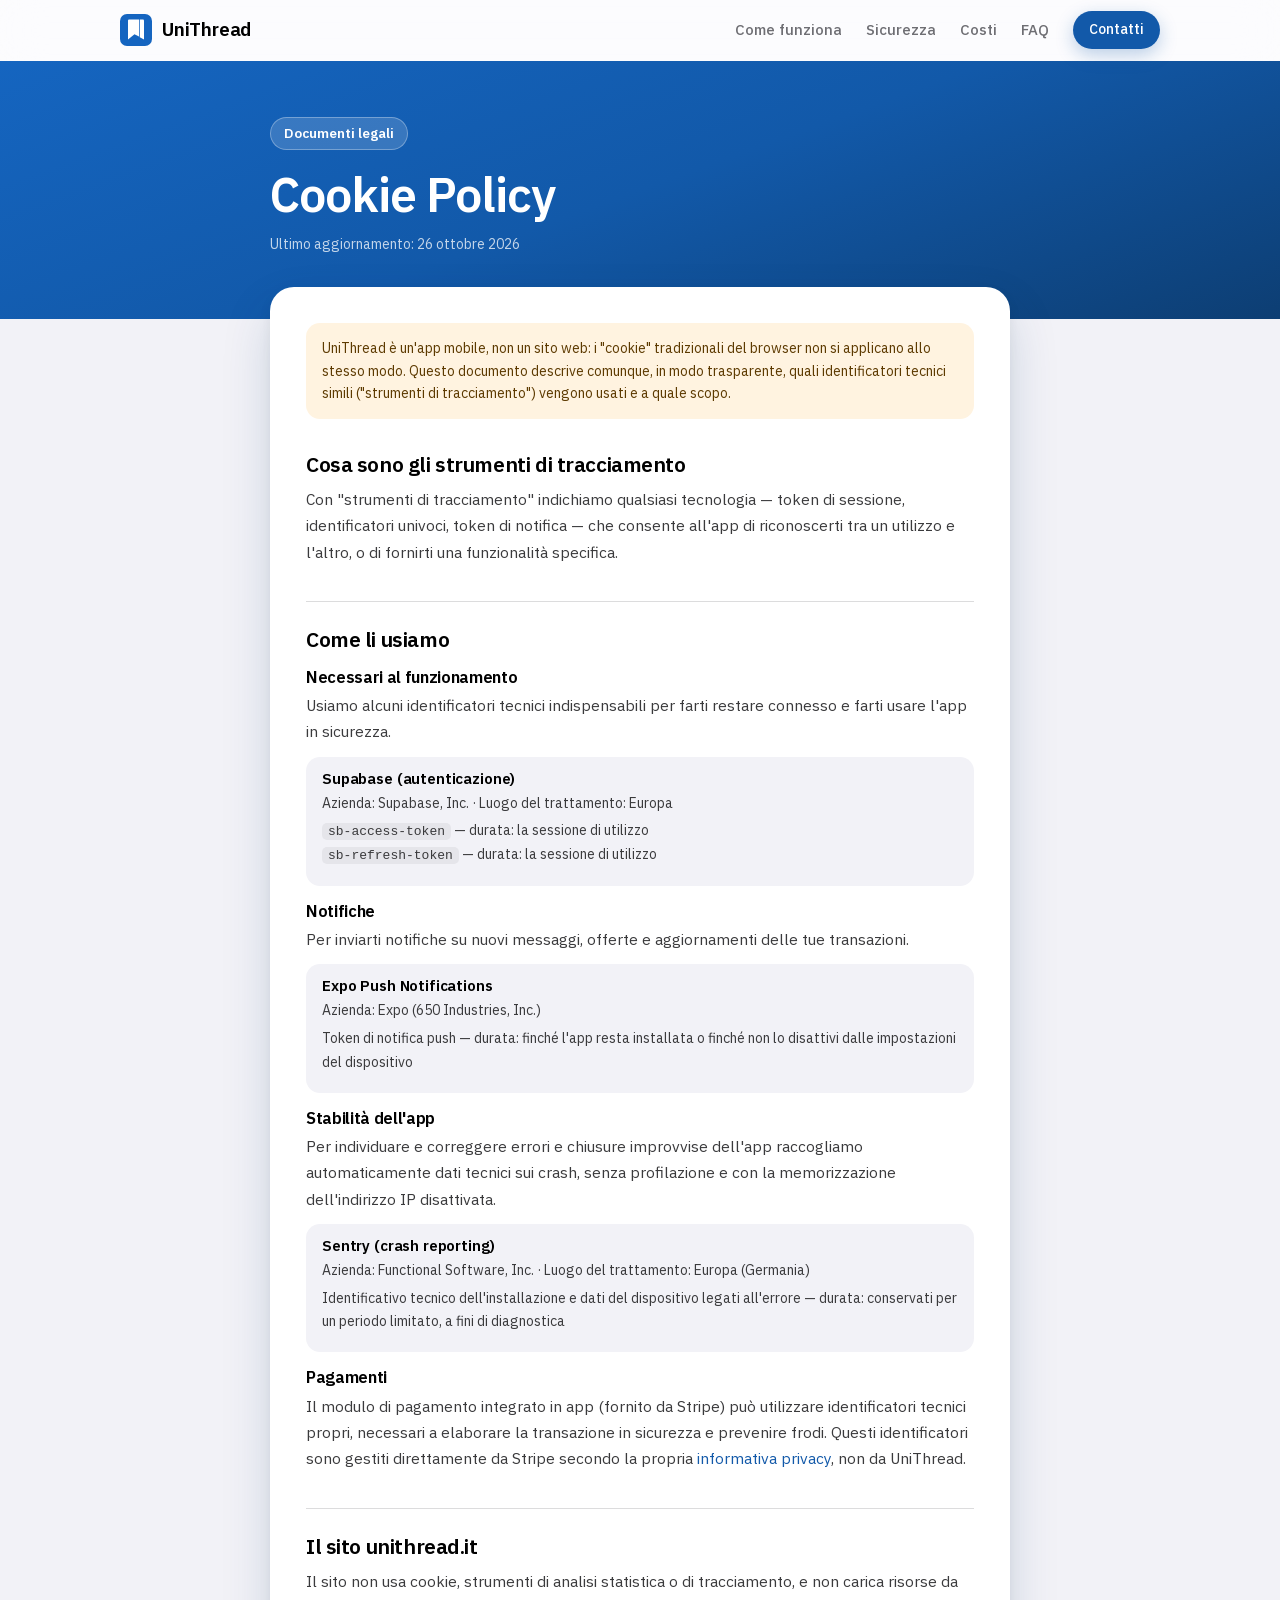
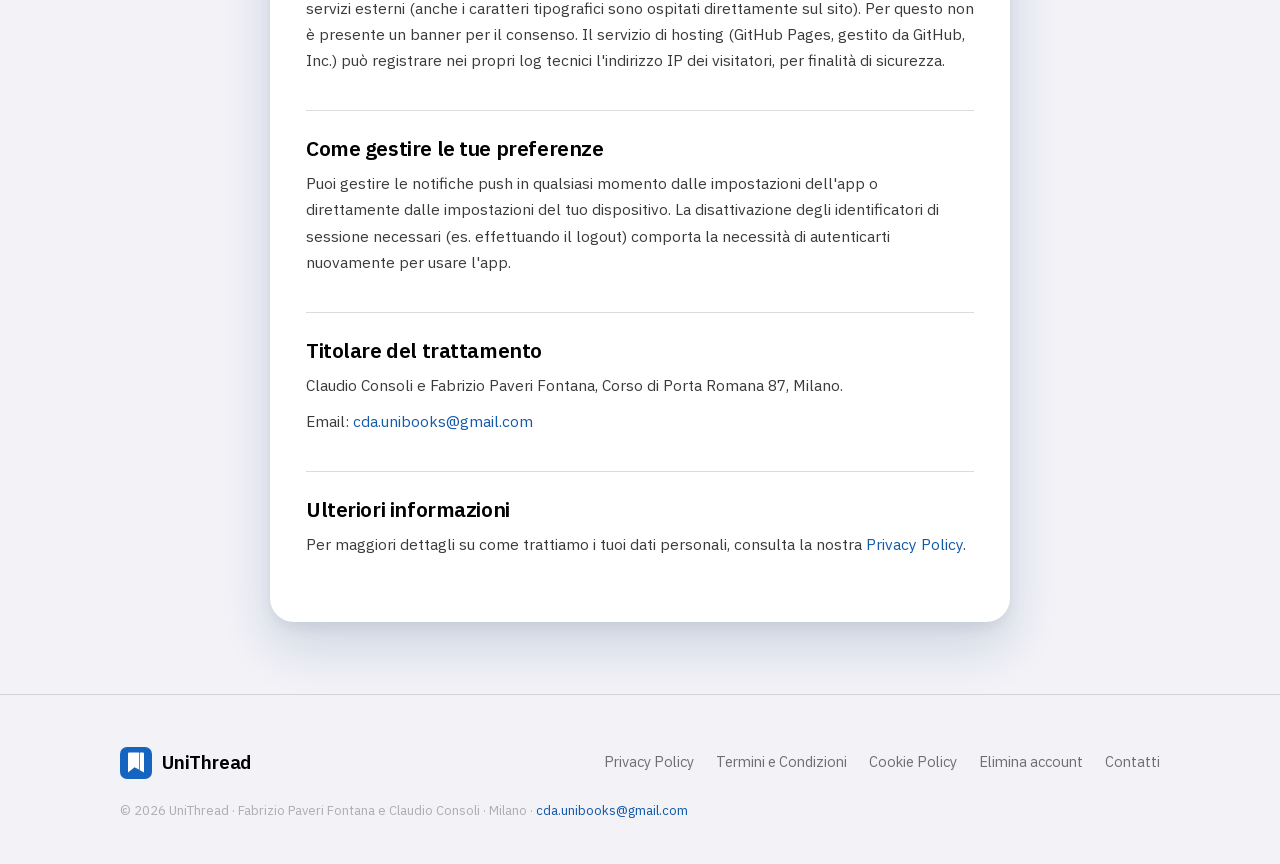
==== commit 4d731eee: "Pagine legali allineate all'app (da approvare prima del merge) - Termini: testo dell'app dell'8/10/2" ====
--- a/cookie-policy.html
+++ b/cookie-policy.html
@@ -5,9 +5,9 @@
 <meta name="theme-color" content="#1259A9">
 <meta name="viewport" content="width=device-width, initial-scale=1, viewport-fit=cover">
 <title>UniThread — Cookie Policy</title>
-<link href="fonts/fonts.css" rel="stylesheet">
+<link href="fonts/fonts.css?v=2" rel="stylesheet">
 <link rel="icon" href="data:image/svg+xml,%3Csvg xmlns='http://www.w3.org/2000/svg' viewBox='0 0 64 64'%3E%3Crect width='64' height='64' rx='14' fill='%231565C0'/%3E%3Cpath d='M16 13a2 2 0 0 1 2-2h20v34l-9-4.6L16 51z' fill='%23fff'/%3E%3Cpath d='M39.5 11H46a2 2 0 0 1 2 2v38l-8.5-4.4z' fill='%23fff'/%3E%3C/svg%3E">
-<link href="stile/sito.css" rel="stylesheet">
+<link href="stile/sito.css?v=2" rel="stylesheet">
 </head>
 <body>
 
@@ -32,7 +32,7 @@
   <div class="wrap">
     <p class="kicker">Documenti legali</p>
     <h1>Cookie Policy</h1>
-    <p class="updated">Ultimo aggiornamento: 22 settembre 2026</p>
+    <p class="updated">Ultimo aggiornamento: 26 ottobre 2026</p>
   </div>
 </div>
 
@@ -69,8 +69,21 @@
         <p>Token di notifica push — durata: finché l'app resta installata o finché non lo disattivi dalle impostazioni del dispositivo</p>
       </div>
 
+      <h3>Stabilità dell'app</h3>
+      <p>Per individuare e correggere errori e chiusure improvvise dell'app raccogliamo automaticamente dati tecnici sui crash, senza profilazione e con la memorizzazione dell'indirizzo IP disattivata.</p>
+      <div class="service">
+        <h4>Sentry (crash reporting)</h4>
+        <p>Azienda: Functional Software, Inc. · Luogo del trattamento: Europa (Germania)</p>
+        <p>Identificativo tecnico dell'installazione e dati del dispositivo legati all'errore — durata: conservati per un periodo limitato, a fini di diagnostica</p>
+      </div>
+
       <h3>Pagamenti</h3>
       <p>Il modulo di pagamento integrato in app (fornito da Stripe) può utilizzare identificatori tecnici propri, necessari a elaborare la transazione in sicurezza e prevenire frodi. Questi identificatori sono gestiti direttamente da Stripe secondo la propria <a href="https://stripe.com/it/privacy" target="_blank" rel="noopener">informativa privacy</a>, non da UniThread.</p>
+    </section>
+
+    <section>
+      <h2>Il sito unithread.it</h2>
+      <p>Il sito non usa cookie, strumenti di analisi statistica o di tracciamento, e non carica risorse da servizi esterni (anche i caratteri tipografici sono ospitati direttamente sul sito). Per questo non è presente un banner per il consenso. Il servizio di hosting (GitHub Pages, gestito da GitHub, Inc.) può registrare nei propri log tecnici l'indirizzo IP dei visitatori, per finalità di sicurezza.</p>
     </section>
 
     <section>
@@ -112,6 +125,6 @@
   </div>
 </footer>
 
-<script src="stile/sito.js"></script>
+<script src="stile/sito.js?v=2"></script>
 </body>
 </html>
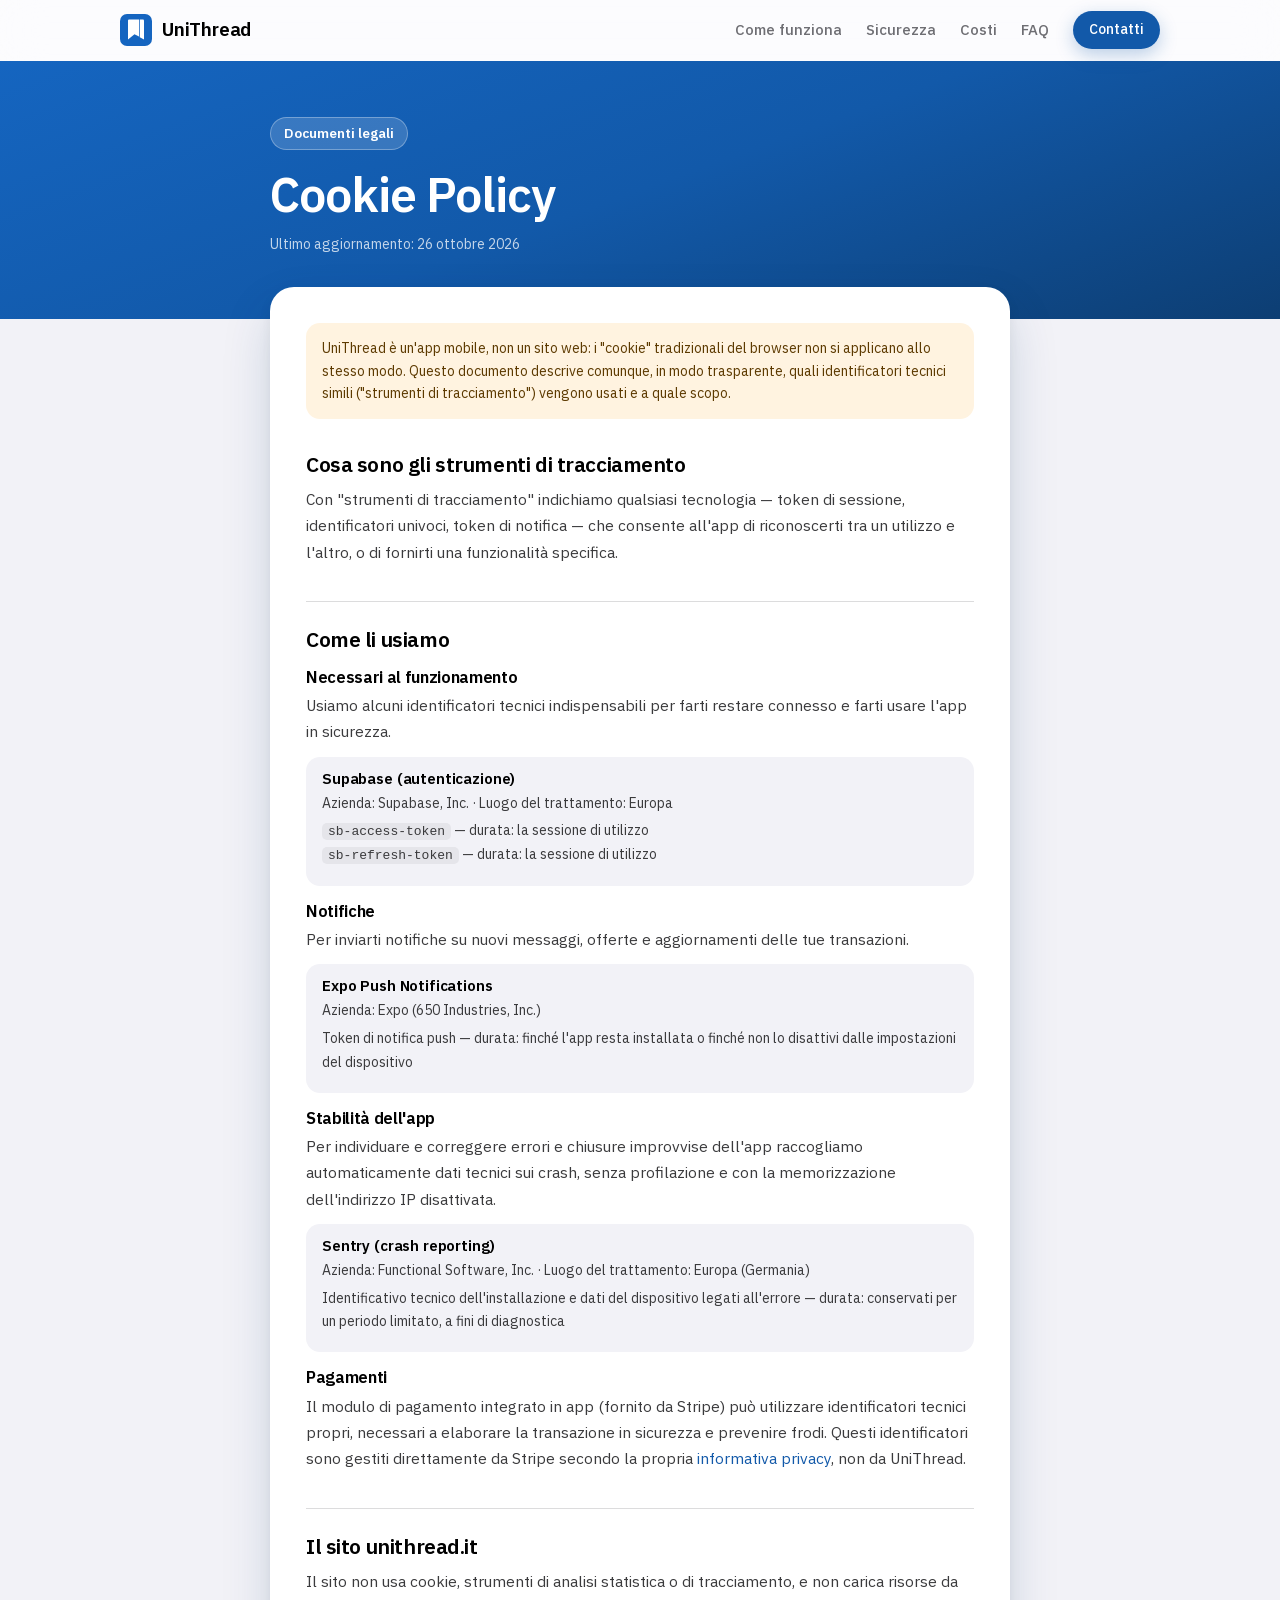
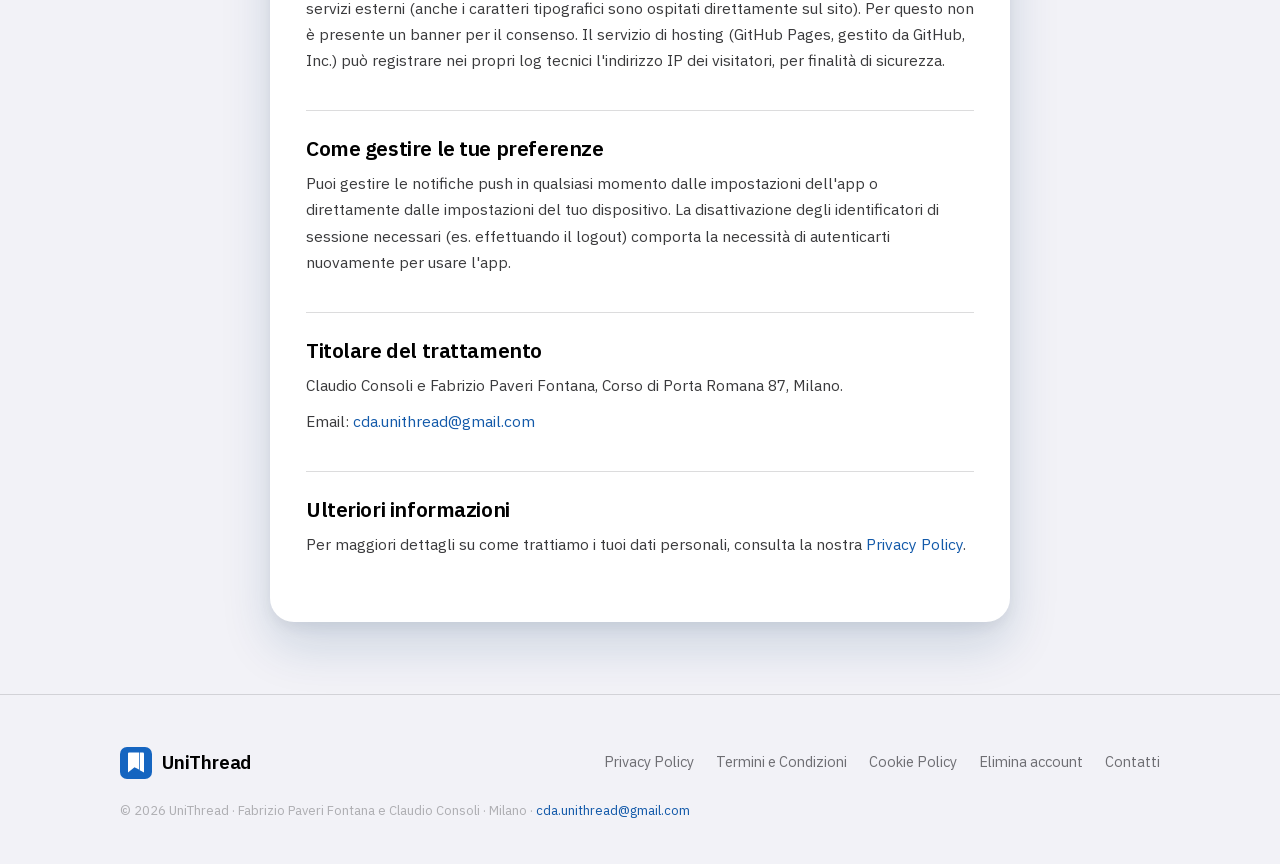
==== commit 3bc3afdf: "Email del team: cda.unithread@gmail.com al posto di cda.unibooks@gmail.com Co-Authored-By: Claude Op" ====
--- a/cookie-policy.html
+++ b/cookie-policy.html
@@ -4,6 +4,7 @@
 <meta charset="UTF-8">
 <meta name="theme-color" content="#1259A9">
 <meta name="viewport" content="width=device-width, initial-scale=1, viewport-fit=cover">
+<meta name="description" content="Cookie Policy di UniThread: il sito non usa cookie né tracciamento; cosa usa l'app.">
 <title>UniThread — Cookie Policy</title>
 <link href="fonts/fonts.css?v=2" rel="stylesheet">
 <link rel="icon" href="data:image/svg+xml,%3Csvg xmlns='http://www.w3.org/2000/svg' viewBox='0 0 64 64'%3E%3Crect width='64' height='64' rx='14' fill='%231565C0'/%3E%3Cpath d='M16 13a2 2 0 0 1 2-2h20v34l-9-4.6L16 51z' fill='%23fff'/%3E%3Cpath d='M39.5 11H46a2 2 0 0 1 2 2v38l-8.5-4.4z' fill='%23fff'/%3E%3C/svg%3E">
@@ -94,7 +95,7 @@
     <section>
       <h2>Titolare del trattamento</h2>
       <p>Claudio Consoli e Fabrizio Paveri Fontana, Corso di Porta Romana 87, Milano.</p>
-      <p>Email: <a href="mailto:cda.unibooks@gmail.com">cda.unibooks@gmail.com</a></p>
+      <p>Email: <a href="mailto:cda.unithread@gmail.com">cda.unithread@gmail.com</a></p>
     </section>
 
     <section>
@@ -118,10 +119,10 @@
         <a href="termini-condizioni.html">Termini e Condizioni</a>
         <a href="cookie-policy.html">Cookie Policy</a>
         <a href="delete-account.html">Elimina account</a>
-        <a href="mailto:cda.unibooks@gmail.com">Contatti</a>
+        <a href="mailto:cda.unithread@gmail.com">Contatti</a>
       </nav>
     </div>
-    <div class="copy">© 2026 UniThread · Fabrizio Paveri Fontana e Claudio Consoli · Milano · <a href="mailto:cda.unibooks@gmail.com">cda.unibooks@gmail.com</a></div>
+    <div class="copy">© 2026 UniThread · Fabrizio Paveri Fontana e Claudio Consoli · Milano · <a href="mailto:cda.unithread@gmail.com">cda.unithread@gmail.com</a></div>
   </div>
 </footer>
 
